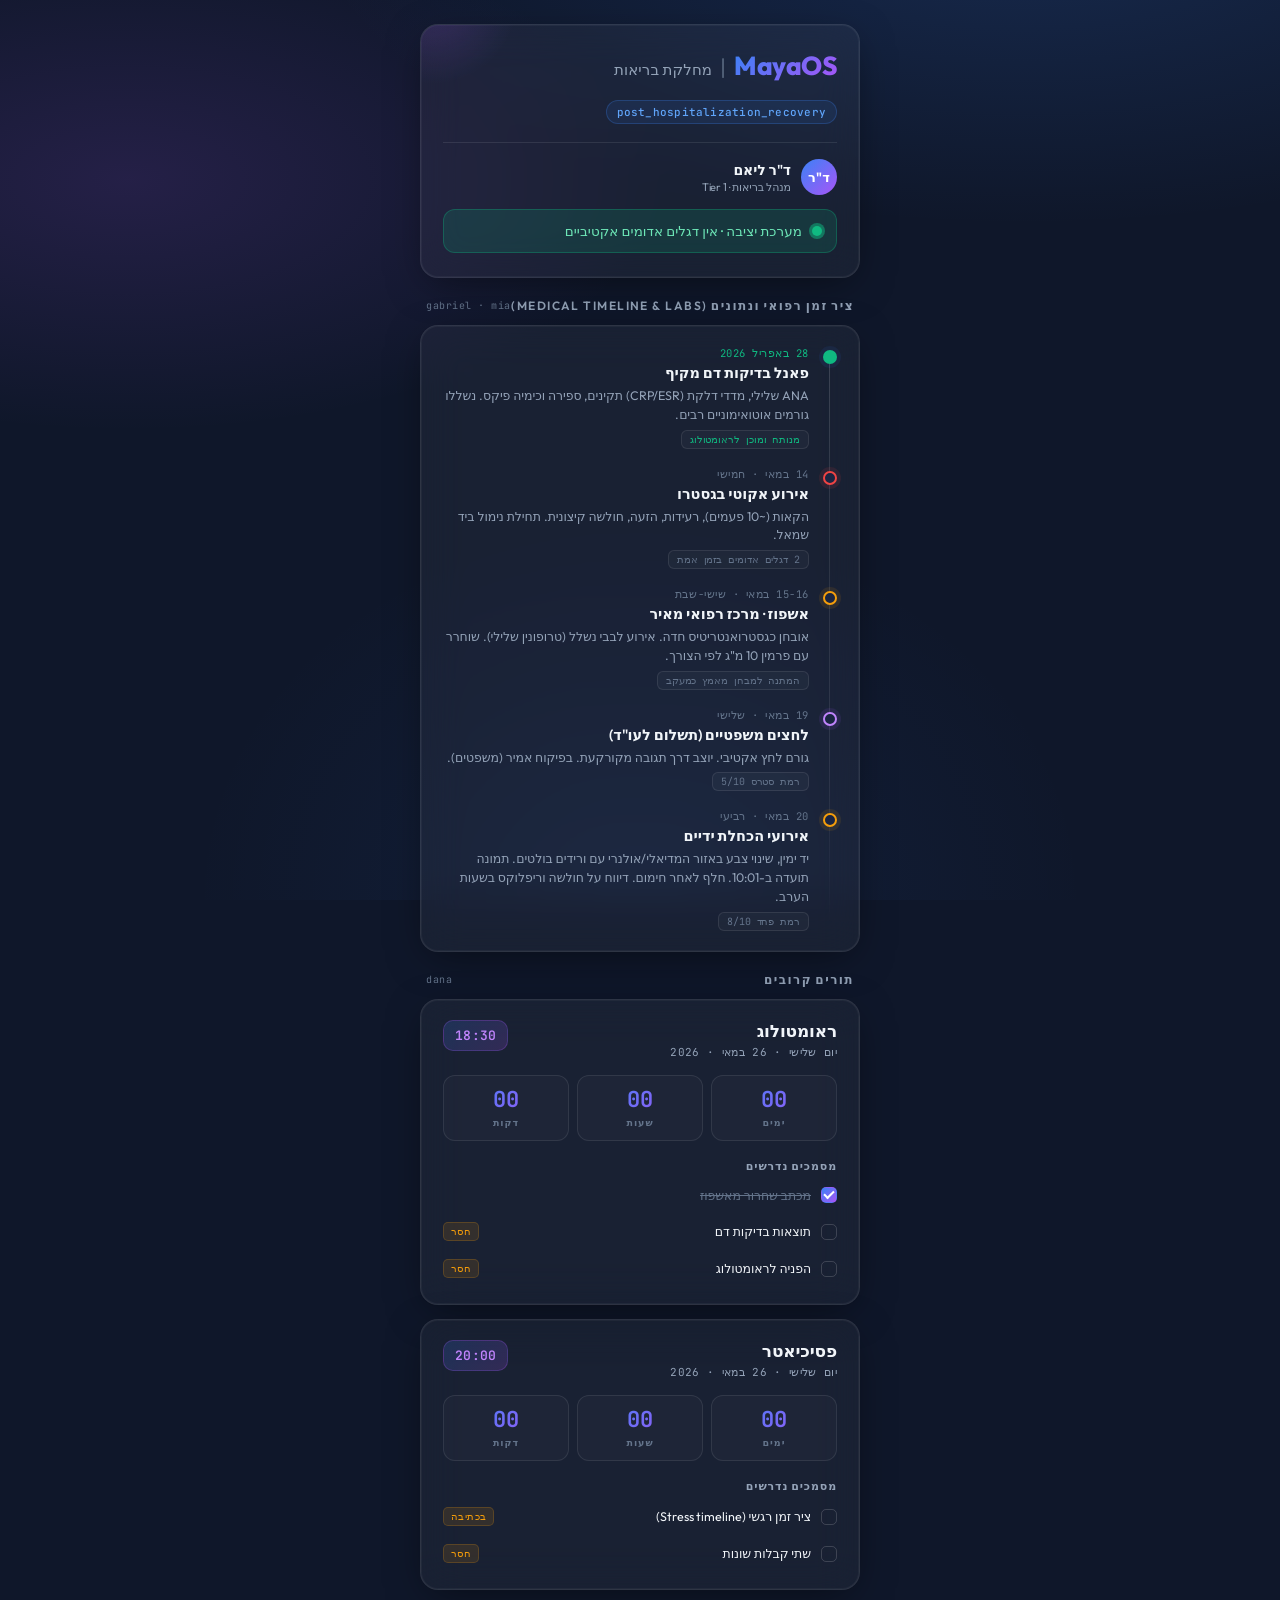
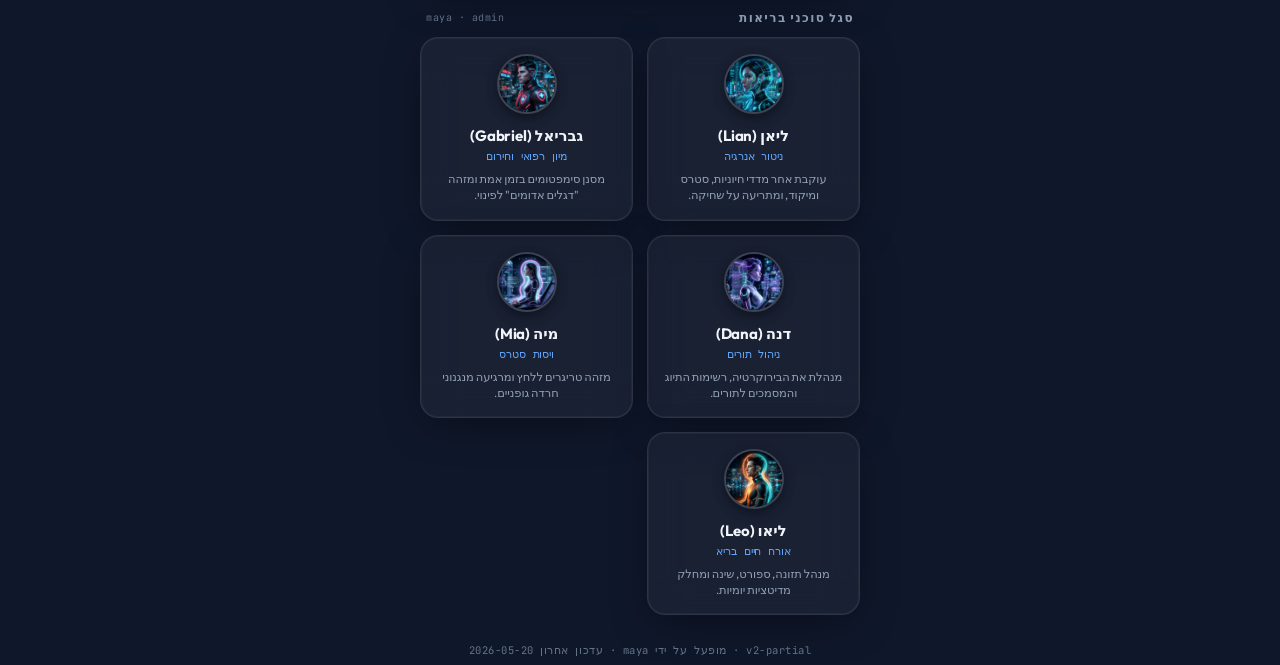
==== ui/index.html @ 0e7305d8 "Initial backup of MayaOS V2" ====
<!DOCTYPE html>
<html lang="he" dir="rtl">
<head>
  <meta charset="UTF-8" />
  <meta name="viewport" content="width=device-width, initial-scale=1.0, viewport-fit=cover" />
  <meta name="theme-color" content="#0f172a" />
  <title>MayaOS · מחלקת בריאות</title>
  <link rel="preconnect" href="https://fonts.googleapis.com" />
  <link rel="preconnect" href="https://fonts.gstatic.com" crossorigin />
  <link href="https://fonts.googleapis.com/css2?family=Outfit:wght@300;400;500;600;700;800&family=JetBrains+Mono:wght@400;600&display=swap" rel="stylesheet" />
  <style>
    :root {
      --bg-0: #0f172a;
      --bg-1: #111c33;
      --bg-2: #1a2542;
      --panel: rgba(255, 255, 255, 0.045);
      --panel-strong: rgba(255, 255, 255, 0.075);
      --border: rgba(255, 255, 255, 0.09);
      --border-strong: rgba(255, 255, 255, 0.16);
      --text: #f1f5f9;
      --text-muted: #94a3b8;
      --text-dim: #64748b;
      --blue: #60a5fa;
      --blue-strong: #3b82f6;
      --purple: #c084fc;
      --purple-strong: #a855f7;
      --success: #10b981;
      --success-soft: rgba(16, 185, 129, 0.15);
      --warning: #f59e0b;
      --warning-soft: rgba(245, 158, 11, 0.12);
      --danger: #ef4444;
      --danger-soft: rgba(239, 68, 68, 0.12);
      --grad-primary: linear-gradient(135deg, #3b82f6 0%, #a855f7 100%);
      --grad-soft: linear-gradient(135deg, rgba(59, 130, 246, 0.18) 0%, rgba(168, 85, 247, 0.18) 100%);
      --shadow-card: 0 10px 40px -10px rgba(0, 0, 0, 0.5), 0 0 0 1px rgba(255, 255, 255, 0.04) inset;
      --radius: 18px;
      --radius-sm: 12px;
    }

    * { box-sizing: border-box; margin: 0; padding: 0; }

    html, body {
      height: 100%;
      font-family: 'Outfit', system-ui, -apple-system, BlinkMacSystemFont, sans-serif;
      color: var(--text);
      background: var(--bg-0);
      -webkit-font-smoothing: antialiased;
      -moz-osx-font-smoothing: grayscale;
      letter-spacing: -0.005em;
    }

    body {
      background:
        radial-gradient(ellipse 80% 50% at 80% -10%, rgba(59, 130, 246, 0.18), transparent 70%),
        radial-gradient(ellipse 60% 40% at 10% 20%, rgba(168, 85, 247, 0.14), transparent 70%),
        radial-gradient(ellipse 50% 60% at 50% 100%, rgba(59, 130, 246, 0.08), transparent 70%),
        var(--bg-0);
      min-height: 100vh;
      padding: 24px 16px 48px;
    }

    .app {
      max-width: 440px;
      margin: 0 auto;
      display: flex;
      flex-direction: column;
      gap: 20px;
    }

    /* ─── HEADER ─── */
    .header {
      padding: 24px 22px;
      border-radius: var(--radius);
      background: var(--panel);
      backdrop-filter: blur(20px);
      -webkit-backdrop-filter: blur(20px);
      border: 1px solid var(--border);
      box-shadow: var(--shadow-card);
      position: relative;
      overflow: hidden;
    }

    .header::before {
      content: '';
      position: absolute;
      top: -50%;
      left: -20%;
      width: 200px;
      height: 200px;
      background: radial-gradient(circle, rgba(168, 85, 247, 0.2), transparent 60%);
      pointer-events: none;
    }

    .brand {
      display: flex;
      align-items: baseline;
      gap: 8px;
      margin-bottom: 4px;
    }

    .brand-name {
      font-size: 26px;
      font-weight: 800;
      letter-spacing: -0.02em;
      background: var(--grad-primary);
      -webkit-background-clip: text;
      -webkit-text-fill-color: transparent;
      background-clip: text;
    }

    .brand-divider {
      color: var(--text-dim);
      font-weight: 300;
      font-size: 22px;
    }

    .brand-division {
      color: var(--text-muted);
      font-size: 15px;
      font-weight: 500;
      letter-spacing: 0.01em;
    }

    .executive {
      display: flex;
      align-items: center;
      gap: 10px;
      margin-top: 18px;
      padding-top: 16px;
      border-top: 1px solid var(--border);
    }

    .executive-avatar {
      width: 36px;
      height: 36px;
      border-radius: 50%;
      background: var(--grad-primary);
      display: flex;
      align-items: center;
      justify-content: center;
      font-weight: 700;
      font-size: 13px;
      color: white;
      letter-spacing: 0.02em;
    }

    .executive-meta { flex: 1; }
    .executive-name { font-size: 14px; font-weight: 600; }
    .executive-role { font-size: 11px; color: var(--text-muted); margin-top: 1px; }

    .mode-tag {
      display: inline-block;
      margin-top: 14px;
      padding: 4px 10px;
      font-family: 'JetBrains Mono', monospace;
      font-size: 11px;
      font-weight: 500;
      color: var(--blue);
      background: rgba(59, 130, 246, 0.1);
      border: 1px solid rgba(59, 130, 246, 0.25);
      border-radius: 999px;
      letter-spacing: 0.02em;
    }

    .status-pill {
      display: flex;
      align-items: center;
      gap: 10px;
      margin-top: 14px;
      padding: 12px 14px;
      background: var(--success-soft);
      border: 1px solid rgba(16, 185, 129, 0.3);
      border-radius: var(--radius-sm);
    }

    .status-dot {
      width: 10px;
      height: 10px;
      border-radius: 50%;
      background: var(--success);
      position: relative;
      flex-shrink: 0;
    }

    .status-dot::after {
      content: '';
      position: absolute;
      top: -3px; left: -3px; right: -3px; bottom: -3px;
      border-radius: 50%;
      background: var(--success);
      opacity: 0.5;
      animation: pulse 2.4s ease-in-out infinite;
    }

    @keyframes pulse {
      0%, 100% { transform: scale(1); opacity: 0.5; }
      50%      { transform: scale(2.2); opacity: 0; }
    }

    .status-text {
      font-size: 13.5px;
      font-weight: 500;
      color: #6ee7b7;
      letter-spacing: 0.005em;
    }

    /* ─── SECTION ─── */
    .section { display: flex; flex-direction: column; gap: 12px; }

    .section-head {
      display: flex;
      align-items: center;
      justify-content: space-between;
      padding: 0 6px;
    }

    .section-title {
      font-size: 12px;
      font-weight: 600;
      color: var(--text-muted);
      text-transform: uppercase;
      letter-spacing: 0.12em;
    }

    .section-agent {
      font-family: 'JetBrains Mono', monospace;
      font-size: 10px;
      color: var(--text-dim);
      letter-spacing: 0.05em;
    }

    /* ─── TIMELINE ─── */
    .timeline {
      padding: 20px 22px;
      background: var(--panel);
      backdrop-filter: blur(20px);
      -webkit-backdrop-filter: blur(20px);
      border: 1px solid var(--border);
      border-radius: var(--radius);
      box-shadow: var(--shadow-card);
      position: relative;
    }

    .timeline-list {
      list-style: none;
      position: relative;
    }

    .timeline-list::before {
      content: '';
      position: absolute;
      right: 7px;
      top: 6px;
      bottom: 6px;
      width: 1px;
      background: linear-gradient(to bottom, var(--border-strong), var(--border) 30%, var(--border) 70%, transparent);
    }

    .timeline-item {
      position: relative;
      padding-right: 28px;
      padding-bottom: 18px;
      cursor: default;
      transition: transform 0.2s ease;
    }

    .timeline-item:last-child { padding-bottom: 0; }

    .timeline-item:hover { transform: translateX(-2px); }

    .timeline-marker {
      position: absolute;
      right: 0;
      top: 4px;
      width: 14px;
      height: 14px;
      border-radius: 50%;
      background: var(--bg-2);
      border: 2px solid var(--blue);
      box-shadow: 0 0 0 4px rgba(59, 130, 246, 0.08);
    }

    .timeline-item.severity-high .timeline-marker {
      border-color: var(--danger);
      box-shadow: 0 0 0 4px rgba(239, 68, 68, 0.1);
    }

    .timeline-item.severity-warn .timeline-marker {
      border-color: var(--warning);
      box-shadow: 0 0 0 4px rgba(245, 158, 11, 0.1);
    }

    .timeline-item.severity-info .timeline-marker {
      border-color: var(--purple);
      box-shadow: 0 0 0 4px rgba(168, 85, 247, 0.1);
    }

    .timeline-date {
      font-family: 'JetBrains Mono', monospace;
      font-size: 10.5px;
      color: var(--text-dim);
      letter-spacing: 0.05em;
      text-transform: uppercase;
      margin-bottom: 3px;
    }

    .timeline-title {
      font-size: 14.5px;
      font-weight: 600;
      color: var(--text);
      margin-bottom: 4px;
      letter-spacing: -0.005em;
    }

    .timeline-desc {
      font-size: 12.5px;
      color: var(--text-muted);
      line-height: 1.5;
    }

    .timeline-meta {
      display: inline-flex;
      align-items: center;
      gap: 4px;
      margin-top: 6px;
      font-family: 'JetBrains Mono', monospace;
      font-size: 10px;
      color: var(--text-dim);
      padding: 2px 8px;
      border-radius: 6px;
      background: rgba(255, 255, 255, 0.03);
      border: 1px solid var(--border);
    }

    /* ─── APPOINTMENT CARDS ─── */
    .appointments { display: flex; flex-direction: column; gap: 14px; }

    .appt {
      padding: 20px 22px;
      background: var(--panel);
      backdrop-filter: blur(20px);
      -webkit-backdrop-filter: blur(20px);
      border: 1px solid var(--border);
      border-radius: var(--radius);
      box-shadow: var(--shadow-card);
      position: relative;
      overflow: hidden;
      transition: transform 0.3s ease, border-color 0.3s ease;
    }

    .appt::before {
      content: '';
      position: absolute;
      inset: 0;
      padding: 1px;
      border-radius: var(--radius);
      background: var(--grad-primary);
      -webkit-mask: linear-gradient(#fff 0 0) content-box, linear-gradient(#fff 0 0);
      -webkit-mask-composite: xor;
      mask-composite: exclude;
      opacity: 0;
      transition: opacity 0.3s ease;
      pointer-events: none;
    }

    .appt:hover { transform: translateY(-2px); }
    .appt:hover::before { opacity: 1; }

    .appt-header {
      display: flex;
      justify-content: space-between;
      align-items: flex-start;
      gap: 14px;
      margin-bottom: 16px;
    }

    .appt-title {
      font-size: 17px;
      font-weight: 700;
      letter-spacing: -0.01em;
    }

    .appt-when {
      font-family: 'JetBrains Mono', monospace;
      font-size: 11px;
      color: var(--text-muted);
      margin-top: 4px;
      letter-spacing: 0.03em;
    }

    .appt-time-badge {
      padding: 6px 11px;
      border-radius: 10px;
      background: var(--grad-soft);
      border: 1px solid rgba(168, 85, 247, 0.25);
      font-family: 'JetBrains Mono', monospace;
      font-size: 13px;
      font-weight: 600;
      color: var(--purple);
      flex-shrink: 0;
      letter-spacing: 0.02em;
    }

    .countdown {
      display: flex;
      gap: 8px;
      margin-bottom: 18px;
    }

    .countdown-cell {
      flex: 1;
      padding: 12px 8px;
      background: rgba(255, 255, 255, 0.025);
      border: 1px solid var(--border);
      border-radius: var(--radius-sm);
      text-align: center;
      transition: background 0.2s ease;
    }

    .countdown-cell:hover { background: rgba(255, 255, 255, 0.045); }

    .countdown-value {
      font-family: 'JetBrains Mono', monospace;
      font-size: 22px;
      font-weight: 700;
      background: var(--grad-primary);
      -webkit-background-clip: text;
      -webkit-text-fill-color: transparent;
      background-clip: text;
      letter-spacing: -0.01em;
      line-height: 1.1;
    }

    .countdown-label {
      margin-top: 4px;
      font-size: 9.5px;
      color: var(--text-dim);
      text-transform: uppercase;
      letter-spacing: 0.1em;
      font-weight: 600;
    }

    .appt-docs-label {
      font-size: 11px;
      font-weight: 600;
      color: var(--text-muted);
      text-transform: uppercase;
      letter-spacing: 0.08em;
      margin-bottom: 8px;
    }

    .appt-docs {
      list-style: none;
      display: flex;
      flex-direction: column;
      gap: 6px;
    }

    .appt-docs li {
      display: flex;
      align-items: center;
      gap: 10px;
      font-size: 12.5px;
      color: var(--text);
      padding: 6px 0;
    }

    .doc-check {
      width: 16px;
      height: 16px;
      border-radius: 5px;
      border: 1.5px solid var(--border-strong);
      flex-shrink: 0;
      display: flex;
      align-items: center;
      justify-content: center;
      transition: border-color 0.2s ease, background 0.2s ease;
    }

    .appt-docs li.done .doc-check {
      background: var(--grad-primary);
      border-color: transparent;
    }

    .appt-docs li.done .doc-check::after {
      content: '';
      width: 8px;
      height: 4px;
      border-left: 2px solid white;
      border-bottom: 2px solid white;
      transform: rotate(-45deg) translate(1px, -1px);
    }

    .appt-docs li.done .doc-text {
      color: var(--text-dim);
      text-decoration: line-through;
      text-decoration-color: var(--text-dim);
    }

    .doc-text { line-height: 1.4; }

    .doc-pending-label {
      font-family: 'JetBrains Mono', monospace;
      font-size: 9.5px;
      color: var(--warning);
      margin-right: auto;
      padding: 2px 7px;
      border-radius: 5px;
      background: var(--warning-soft);
      border: 1px solid rgba(245, 158, 11, 0.2);
      letter-spacing: 0.04em;
    }

    /* ─── AGENT ROSTER ─── */
    .roster { display: grid; grid-template-columns: 1fr 1fr; gap: 14px; }
    
    .agent-card {
      background: var(--panel);
      backdrop-filter: blur(20px);
      -webkit-backdrop-filter: blur(20px);
      border: 1px solid var(--border);
      border-radius: var(--radius);
      padding: 16px;
      display: flex;
      flex-direction: column;
      align-items: center;
      text-align: center;
      transition: transform 0.2s ease;
      box-shadow: var(--shadow-card);
    }
    
    .agent-card:hover { transform: translateY(-3px); }
    
    .agent-img {
      width: 60px;
      height: 60px;
      border-radius: 50%;
      border: 2px solid var(--border-strong);
      margin-bottom: 12px;
      object-fit: cover;
      box-shadow: 0 4px 12px rgba(0,0,0,0.4);
    }
    
    .agent-name {
      font-size: 15px;
      font-weight: 700;
      color: var(--text);
      letter-spacing: -0.01em;
    }
    
    .agent-role {
      font-size: 11px;
      font-family: 'JetBrains Mono', monospace;
      color: var(--blue);
      margin-top: 4px;
      margin-bottom: 8px;
    }
    
    .agent-desc {
      font-size: 11.5px;
      color: var(--text-muted);
      line-height: 1.4;
    }

    .footer-note {
      text-align: center;
      font-size: 10.5px;
      color: var(--text-dim);
      padding: 8px;
      font-family: 'JetBrains Mono', monospace;
      letter-spacing: 0.05em;
    }
  </style>
</head>
<body>
  <div class="app">

    <!-- ─── HEADER ─── -->
    <header class="header">
      <div class="brand">
        <span class="brand-name">MayaOS</span>
        <span class="brand-divider">|</span>
        <span class="brand-division">מחלקת בריאות</span>
      </div>
      <span class="mode-tag">post_hospitalization_recovery</span>

      <div class="executive">
        <div class="executive-avatar">ד"ר</div>
        <div class="executive-meta">
          <div class="executive-name">ד"ר ליאם</div>
          <div class="executive-role">מנהל בריאות · Tier 1</div>
        </div>
      </div>

      <div class="status-pill">
        <div class="status-dot"></div>
        <div class="status-text">מערכת יציבה · אין דגלים אדומים אקטיביים</div>
      </div>
    </header>

    <!-- ─── TIMELINE ─── -->
    <section class="section">
      <div class="section-head">
        <div class="section-title">ציר זמן רפואי ונתונים (Medical Timeline & Labs)</div>
        <div class="section-agent">gabriel · mia</div>
      </div>

      <div class="timeline">
        <ol class="timeline-list">
          <li class="timeline-item" style="border-left-color: var(--success);">
            <div class="timeline-marker" style="background: var(--success); border-color: rgba(16,185,129,0.3)"></div>
            <div class="timeline-date" style="color: var(--success)">28 באפריל 2026</div>
            <div class="timeline-title">פאנל בדיקות דם מקיף</div>
            <div class="timeline-desc">ANA שלילי, מדדי דלקת (CRP/ESR) תקינים, ספירה וכימיה פיקס. נשללו גורמים אוטואימוניים רבים.</div>
            <div class="timeline-meta" style="color: var(--success)">מנותח ומוכן לראומטולוג</div>
          </li>

          <li class="timeline-item severity-high">
            <div class="timeline-marker"></div>
            <div class="timeline-date">14 במאי · חמישי</div>
            <div class="timeline-title">אירוע אקוטי בגסטרו</div>
            <div class="timeline-desc">הקאות (~10 פעמים), רעידות, הזעה, חולשה קיצונית. תחילת נימול ביד שמאל.</div>
            <div class="timeline-meta">2 דגלים אדומים בזמן אמת</div>
          </li>

          <li class="timeline-item severity-warn">
            <div class="timeline-marker"></div>
            <div class="timeline-date">15-16 במאי · שישי-שבת</div>
            <div class="timeline-title">אשפוז · מרכז רפואי מאיר</div>
            <div class="timeline-desc">אובחן כגסטרואנטריטיס חדה. אירוע לבבי נשלל (טרופונין שלילי). שוחרר עם פרמין 10 מ"ג לפי הצורך.</div>
            <div class="timeline-meta">המתנה למבחן מאמץ כמעקב</div>
          </li>

          <li class="timeline-item severity-info">
            <div class="timeline-marker"></div>
            <div class="timeline-date">19 במאי · שלישי</div>
            <div class="timeline-title">לחצים משפטיים (תשלום לעו"ד)</div>
            <div class="timeline-desc">גורם לחץ אקטיבי. יוצב דרך תגובה מקורקעת. בפיקוח אמיר (משפטים).</div>
            <div class="timeline-meta">רמת סטרס 5/10</div>
          </li>

          <li class="timeline-item severity-warn">
            <div class="timeline-marker"></div>
            <div class="timeline-date">20 במאי · רביעי</div>
            <div class="timeline-title">אירועי הכחלת ידיים</div>
            <div class="timeline-desc">יד ימין, שינוי צבע באזור המדיאלי/אולנרי עם ורידים בולטים. תמונה תועדה ב-10:01. חלף לאחר חימום. דיווח על חולשה וריפלוקס בשעות הערב.</div>
            <div class="timeline-meta">רמת פחד 8/10</div>
          </li>
        </ol>
      </div>
    </section>

    <!-- ─── APPOINTMENTS ─── -->
    <section class="section">
      <div class="section-head">
        <div class="section-title">תורים קרובים</div>
        <div class="section-agent">dana</div>
      </div>

      <div class="appointments">

        <article class="appt" data-appt-time="2026-05-26T18:30:00+03:00">
          <div class="appt-header">
            <div>
              <div class="appt-title">ראומטולוג</div>
              <div class="appt-when">יום שלישי · 26 במאי · 2026</div>
            </div>
            <div class="appt-time-badge">18:30</div>
          </div>

          <div class="countdown" data-countdown>
            <div class="countdown-cell"><div class="countdown-value" data-d>—</div><div class="countdown-label">ימים</div></div>
            <div class="countdown-cell"><div class="countdown-value" data-h>—</div><div class="countdown-label">שעות</div></div>
            <div class="countdown-cell"><div class="countdown-value" data-m>—</div><div class="countdown-label">דקות</div></div>
          </div>

          <div class="appt-docs-label">מסמכים נדרשים</div>
          <ul class="appt-docs">
            <li class="done"><span class="doc-check"></span><span class="doc-text">מכתב שחרור מאשפוז</span></li>
            <li><span class="doc-check"></span><span class="doc-text">תוצאות בדיקות דם</span><span class="doc-pending-label">חסר</span></li>
            <li><span class="doc-check"></span><span class="doc-text">הפניה לראומטולוג</span><span class="doc-pending-label">חסר</span></li>
          </ul>
        </article>

        <article class="appt" data-appt-time="2026-05-26T20:00:00+03:00">
          <div class="appt-header">
            <div>
              <div class="appt-title">פסיכיאטר</div>
              <div class="appt-when">יום שלישי · 26 במאי · 2026</div>
            </div>
            <div class="appt-time-badge">20:00</div>
          </div>

          <div class="countdown" data-countdown>
            <div class="countdown-cell"><div class="countdown-value" data-d>—</div><div class="countdown-label">ימים</div></div>
            <div class="countdown-cell"><div class="countdown-value" data-h>—</div><div class="countdown-label">שעות</div></div>
            <div class="countdown-cell"><div class="countdown-value" data-m>—</div><div class="countdown-label">דקות</div></div>
          </div>

          <div class="appt-docs-label">מסמכים נדרשים</div>
          <ul class="appt-docs">
            <li><span class="doc-check"></span><span class="doc-text">ציר זמן רגשי (Stress timeline)</span><span class="doc-pending-label">בכתיבה</span></li>
            <li><span class="doc-check"></span><span class="doc-text">שתי קבלות שונות</span><span class="doc-pending-label">חסר</span></li>
          </ul>
        </article>

      </div>
    </section>

    <!-- ─── AGENT ROSTER ─── -->
    <section class="section">
      <div class="section-head">
        <div class="section-title">סגל סוכני בריאות</div>
        <div class="section-agent">maya · admin</div>
      </div>

      <div class="roster">
        <!-- Lian -->
        <div class="agent-card" onclick="window.location.href='lian.html'" style="cursor: pointer;">
          <img class="agent-img" src="assets/agent_lian.png" alt="Lian Avatar" />
          <div class="agent-name">ליאן (Lian)</div>
          <div class="agent-role">ניטור אנרגיה</div>
          <div class="agent-desc">עוקבת אחר מדדי חיוניות, סטרס ומיקוד, ומתריעה על שחיקה.</div>
        </div>

        <!-- Gabriel -->
        <div class="agent-card" onclick="window.location.href='gabriel.html'" style="cursor: pointer;">
          <img class="agent-img" src="assets/agent_gabriel.png" alt="Gabriel Avatar" />
          <div class="agent-name">גבריאל (Gabriel)</div>
          <div class="agent-role">מיון רפואי וחירום</div>
          <div class="agent-desc">מסנן סימפטומים בזמן אמת ומזהה "דגלים אדומים" לפינוי.</div>
        </div>

        <!-- Dana -->
        <div class="agent-card" onclick="window.location.href='dana.html'" style="cursor: pointer;">
          <img class="agent-img" src="assets/agent_dana.png" alt="Dana Avatar" />
          <div class="agent-name">דנה (Dana)</div>
          <div class="agent-role">ניהול תורים</div>
          <div class="agent-desc">מנהלת את הבירוקרטיה, רשימות התיוג והמסמכים לתורים.</div>
        </div>

        <!-- Mia -->
        <div class="agent-card" onclick="window.location.href='mia.html'" style="cursor: pointer;">
          <img class="agent-img" src="assets/agent_mia.png" alt="Mia Avatar" />
          <div class="agent-name">מיה (Mia)</div>
          <div class="agent-role">ויסות סטרס</div>
          <div class="agent-desc">מזהה טריגרים ללחץ ומרגיעה מנגנוני חרדה גופניים.</div>
        </div>
        
        <!-- Leo -->
        <div class="agent-card" onclick="window.location.href='leo.html'" style="cursor: pointer;">
          <img class="agent-img" src="assets/agent_leo.png" alt="Leo Avatar" />
          <div class="agent-name">ליאו (Leo)</div>
          <div class="agent-role">אורח חיים בריא</div>
          <div class="agent-desc">מנהל תזונה, ספורט, שינה ומחלק מדיטציות יומיות.</div>
        </div>
      </div>
    </section>

    <div class="footer-note">v2-partial · מופעל על ידי maya · עדכון אחרון 2026-05-20</div>

  </div>

  <script>
    function tickCountdown(card) {
      const target = new Date(card.dataset.apptTime).getTime();
      const now = Date.now();
      let diff = Math.max(0, target - now);

      const day = 24 * 60 * 60 * 1000;
      const hour = 60 * 60 * 1000;
      const minute = 60 * 1000;

      const d = Math.floor(diff / day); diff -= d * day;
      const h = Math.floor(diff / hour); diff -= h * hour;
      const m = Math.floor(diff / minute);

      const pad = n => String(n).padStart(2, '0');
      card.querySelector('[data-d]').textContent = pad(d);
      card.querySelector('[data-h]').textContent = pad(h);
      card.querySelector('[data-m]').textContent = pad(m);
    }

    function tickAll() {
      document.querySelectorAll('.appt').forEach(tickCountdown);
    }

    tickAll();
    setInterval(tickAll, 30 * 1000); // רענון כל 30 שניות
  </script>
</body>
</html>
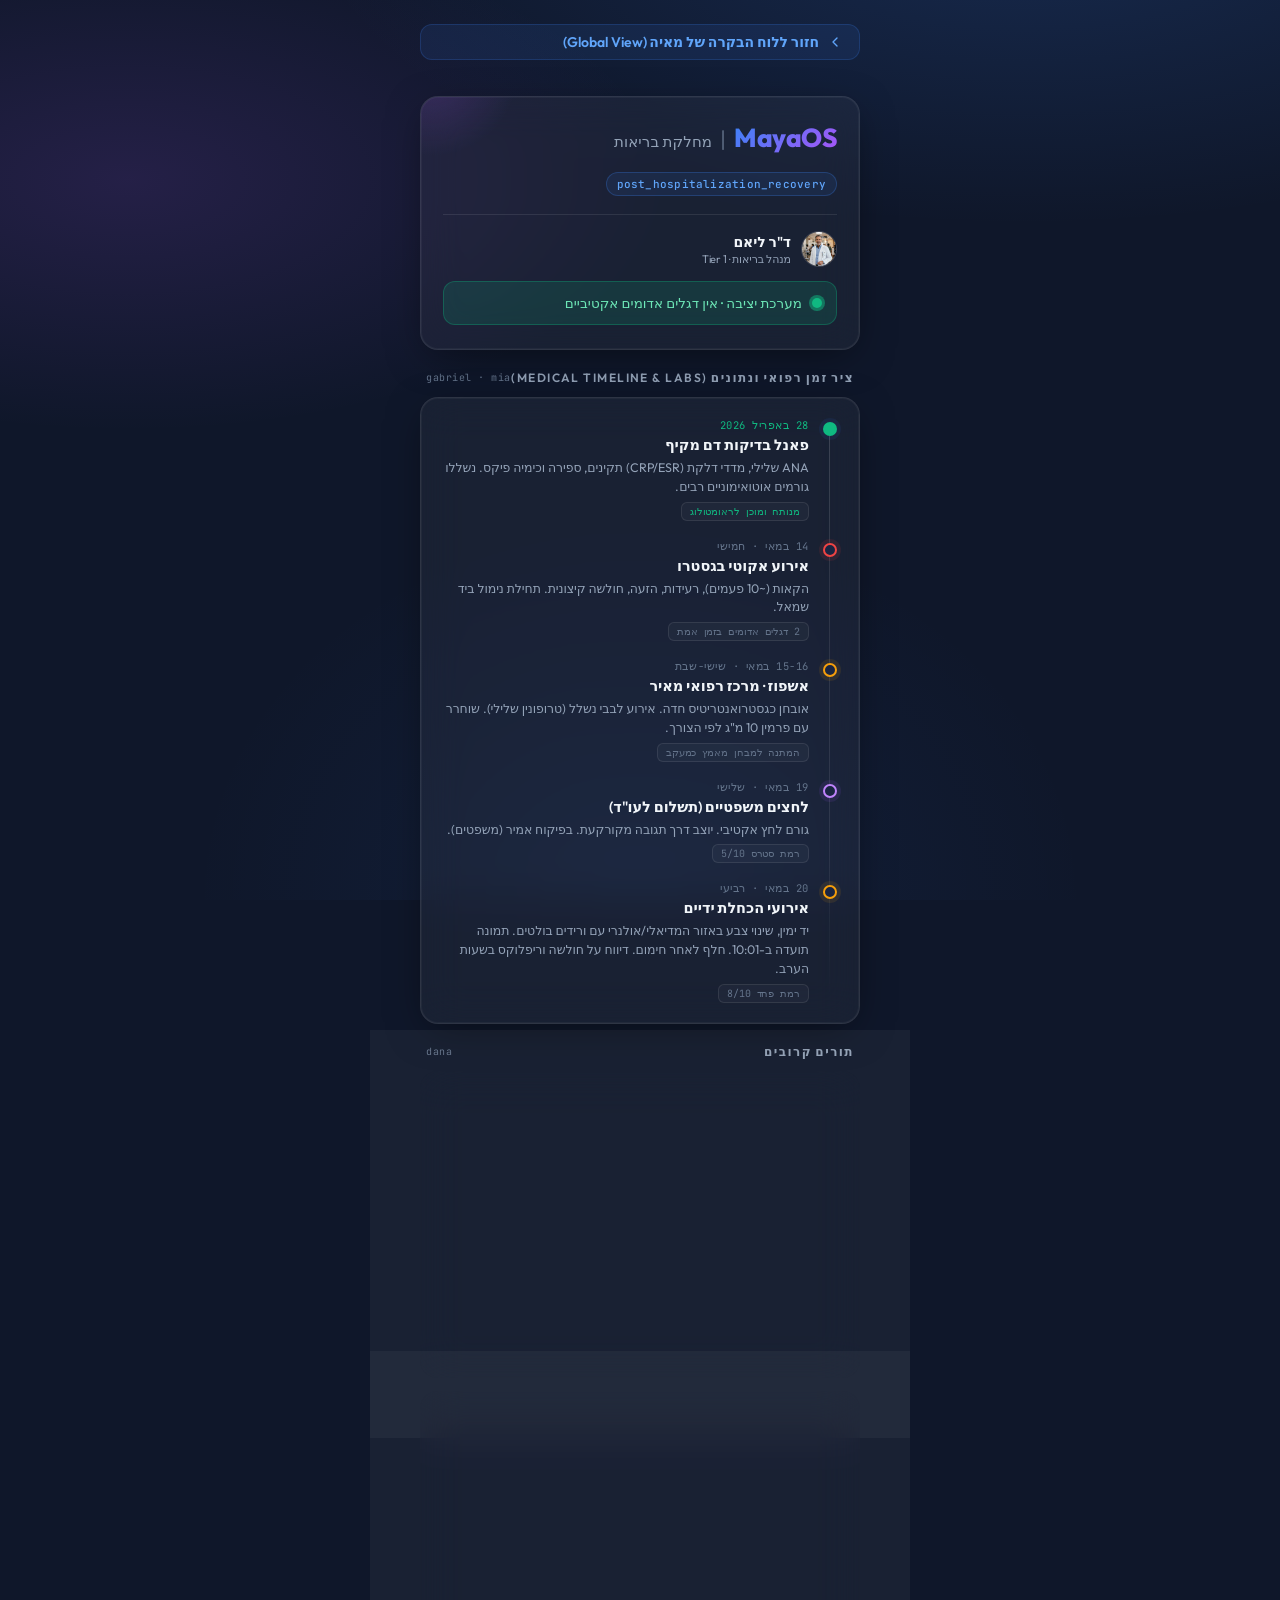
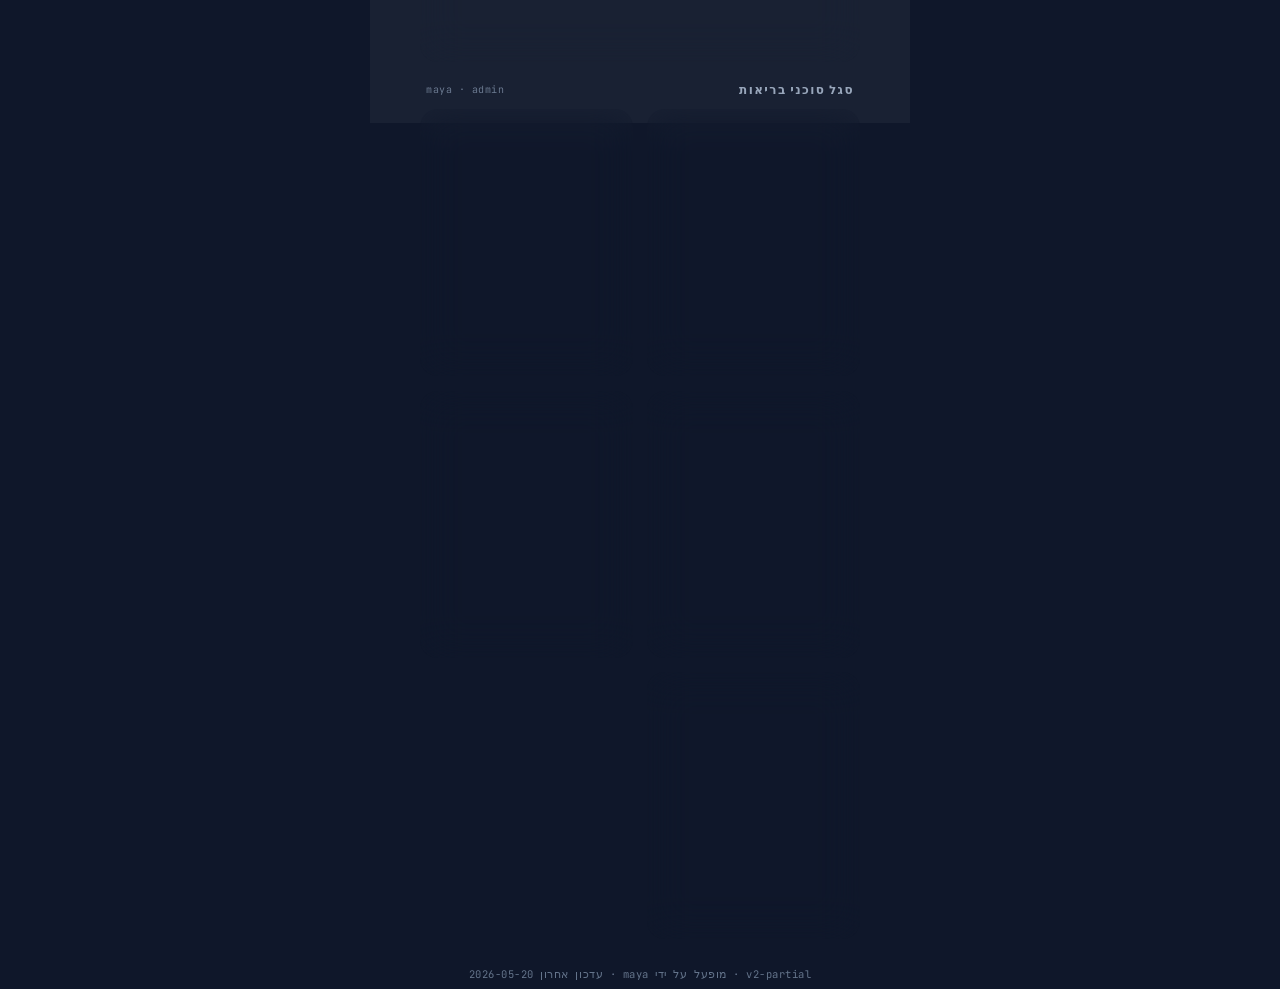
==== commit 506529ba: "Auto-sync backup: 2026-05-21 18:45:02" ====
--- a/ui/index.html
+++ b/ui/index.html
@@ -532,13 +532,13 @@
     .agent-card:hover { transform: translateY(-3px); }
     
     .agent-img {
-      width: 60px;
-      height: 60px;
+      width: 140px;
+      height: 140px;
       border-radius: 50%;
-      border: 2px solid var(--border-strong);
-      margin-bottom: 12px;
+      border: 3px solid var(--border-strong);
+      margin-bottom: 16px;
       object-fit: cover;
-      box-shadow: 0 4px 12px rgba(0,0,0,0.4);
+      box-shadow: 0 6px 16px rgba(0,0,0,0.5);
     }
     
     .agent-name {
@@ -576,6 +576,11 @@
   <div class="app">
 
     <!-- ─── HEADER ─── -->
+    <a href="maya.html" style="display: inline-flex; align-items: center; gap: 8px; color: var(--blue); text-decoration: none; font-size: 14px; font-weight: 600; margin-bottom: 16px; background: rgba(59, 130, 246, 0.1); padding: 8px 16px; border-radius: 12px; border: 1px solid rgba(59, 130, 246, 0.2); transition: all 0.2s ease;">
+      <svg width="16" height="16" viewBox="0 0 24 24" fill="none" stroke="currentColor" stroke-width="2" stroke-linecap="round" stroke-linejoin="round"><path d="m15 18-6-6 6-6"/></svg>
+      חזור ללוח הבקרה של מאיה (Global View)
+    </a>
+
     <header class="header">
       <div class="brand">
         <span class="brand-name">MayaOS</span>
@@ -585,7 +590,7 @@
       <span class="mode-tag">post_hospitalization_recovery</span>
 
       <div class="executive">
-        <div class="executive-avatar">ד"ר</div>
+        <img src="assets/agent_dr_liam.png" alt="Dr. Liam" style="width: 36px; height: 36px; border-radius: 50%; object-fit: cover; border: 1px solid var(--border-strong);">
         <div class="executive-meta">
           <div class="executive-name">ד"ר ליאם</div>
           <div class="executive-role">מנהל בריאות · Tier 1</div>
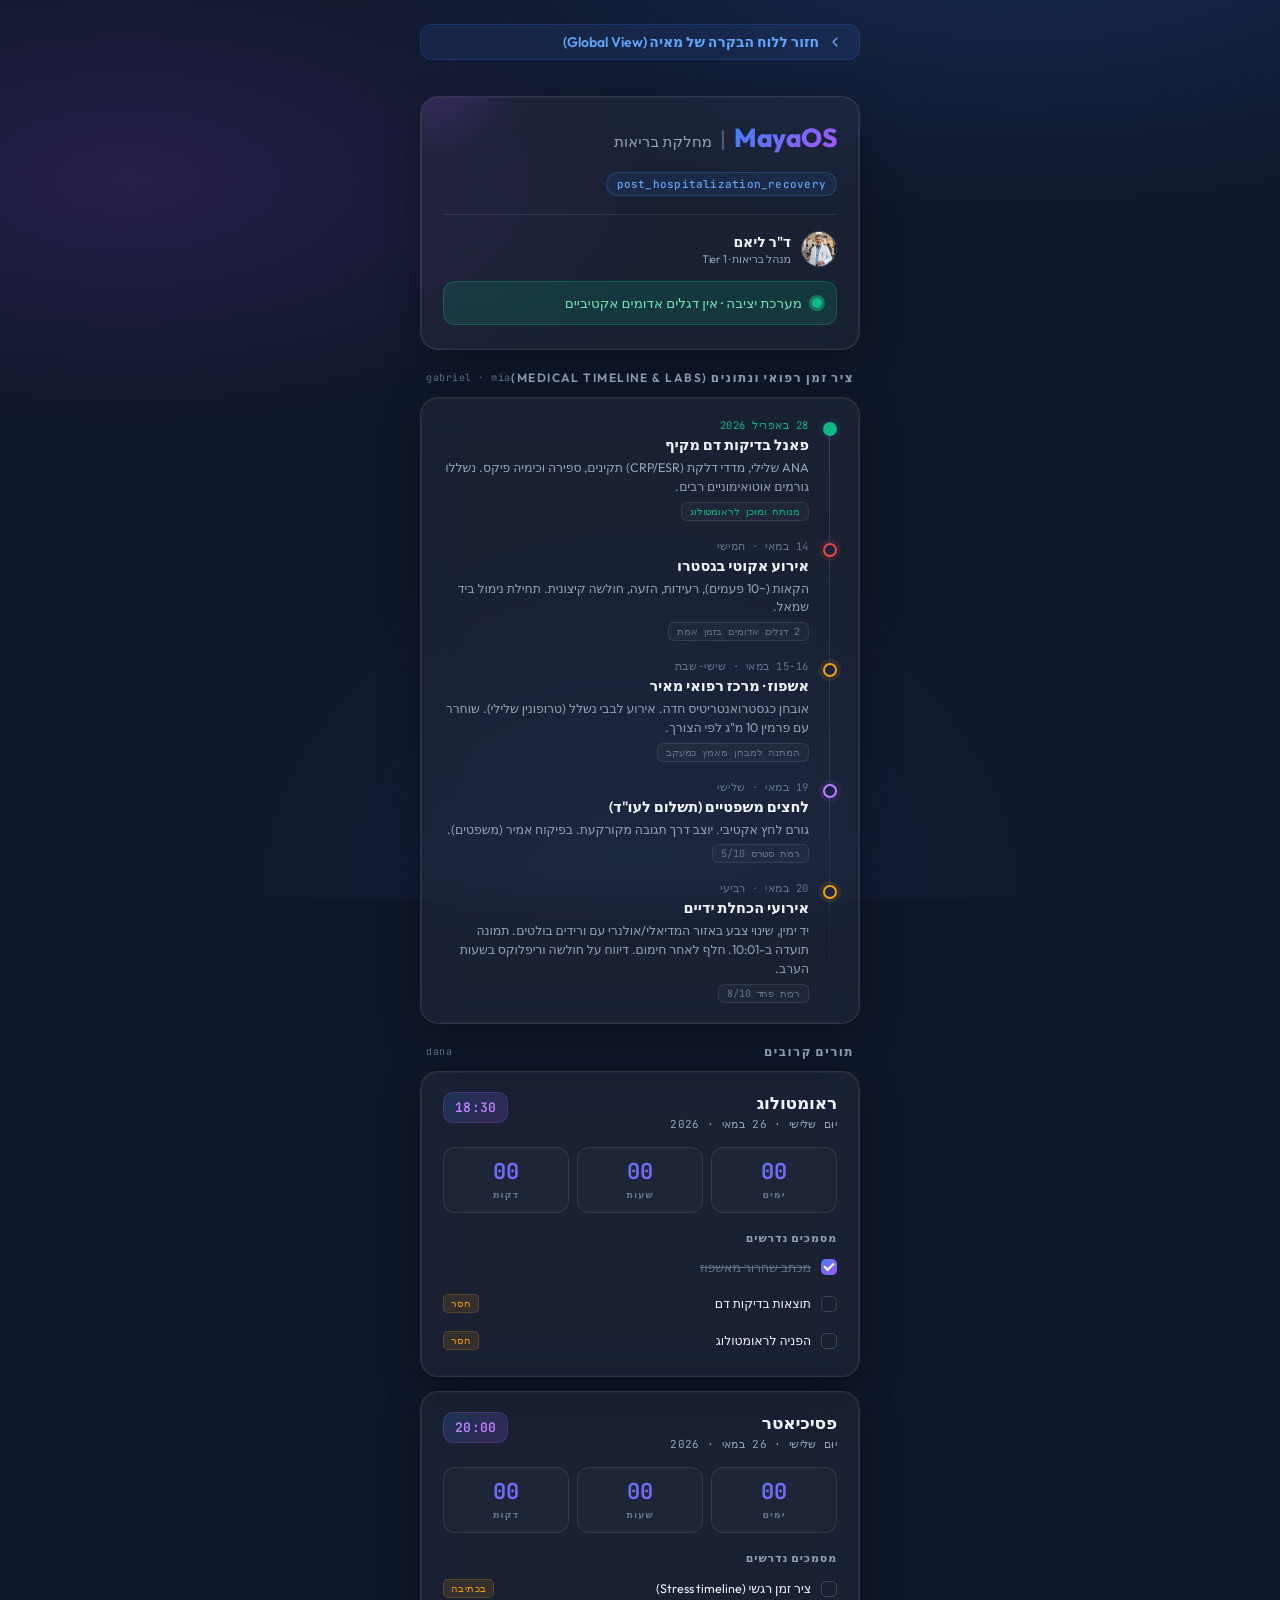
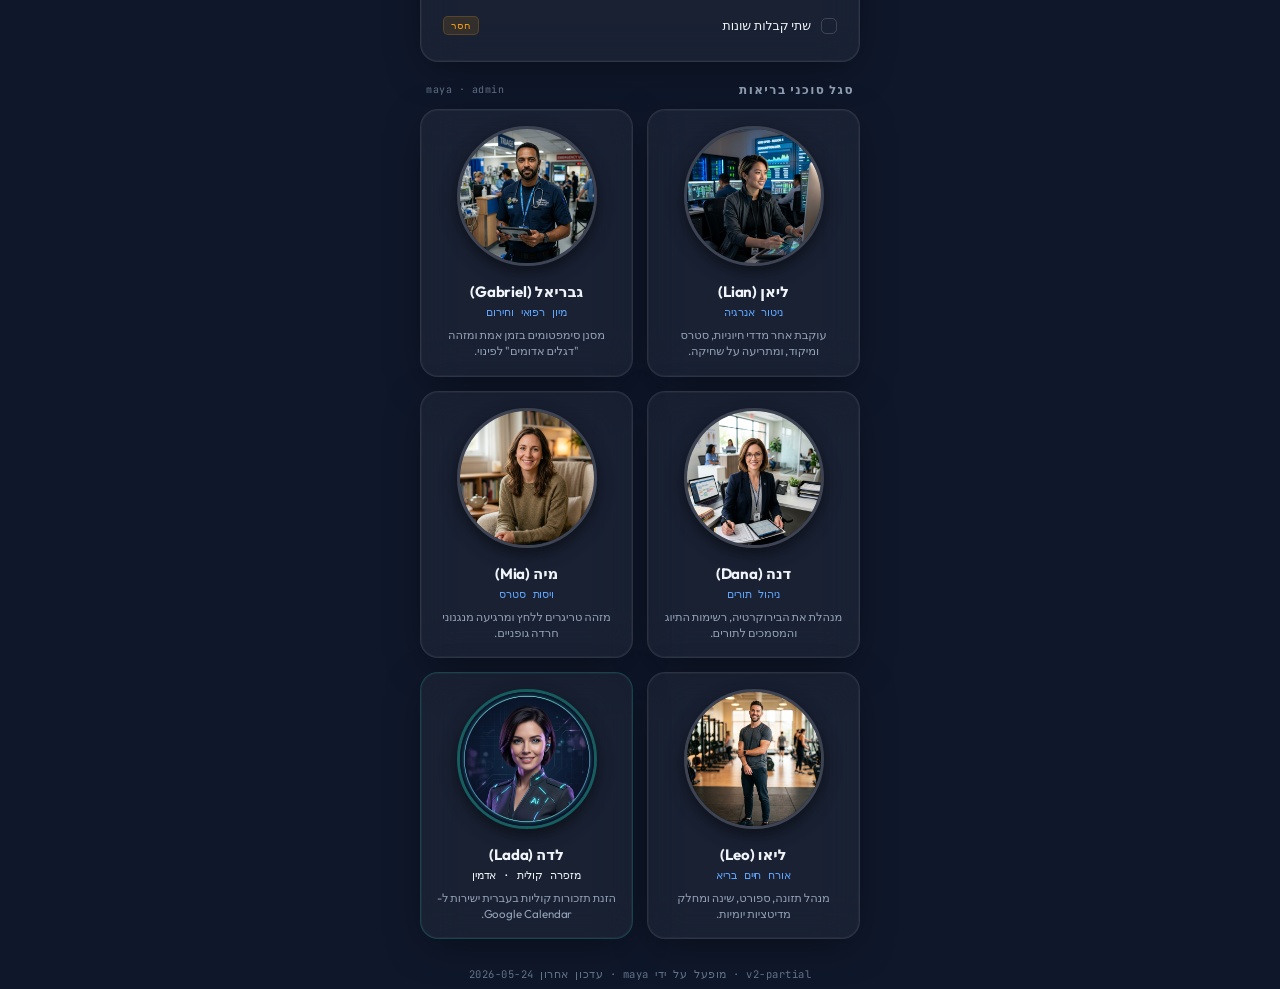
==== commit c55cb2ec: "Add Lada - voice secretary agent with Google Calendar integration" ====
--- a/ui/index.html
+++ b/ui/index.html
@@ -759,10 +759,19 @@
           <div class="agent-role">אורח חיים בריא</div>
           <div class="agent-desc">מנהל תזונה, ספורט, שינה ומחלק מדיטציות יומיות.</div>
         </div>
+
+        <!-- Lada (Admin Secretary) -->
+        <div class="agent-card" onclick="window.location.href='mazkirah.html'" style="cursor: pointer; border-color: rgba(20, 184, 166, 0.25);">
+          <img class="agent-img" src="assets/agent_mazkirah.png" alt="Lada Avatar" style="border-color: rgba(20, 184, 166, 0.4);" />
+          <div class="agent-name">לדה (Lada)</div>
+          <div class="agent-role" style="color: var(--teal);">מזכירה קולית · אדמין</div>
+          <div class="agent-desc">הזנת תזכורות קוליות בעברית ישירות ל-Google Calendar.</div>
+        </div>
       </div>
     </section>
 
-    <div class="footer-note">v2-partial · מופעל על ידי maya · עדכון אחרון 2026-05-20</div>
+    <div class="footer-note">v2-partial · מופעל על ידי maya · עדכון אחרון 2026-05-24</div>
+
 
   </div>
 
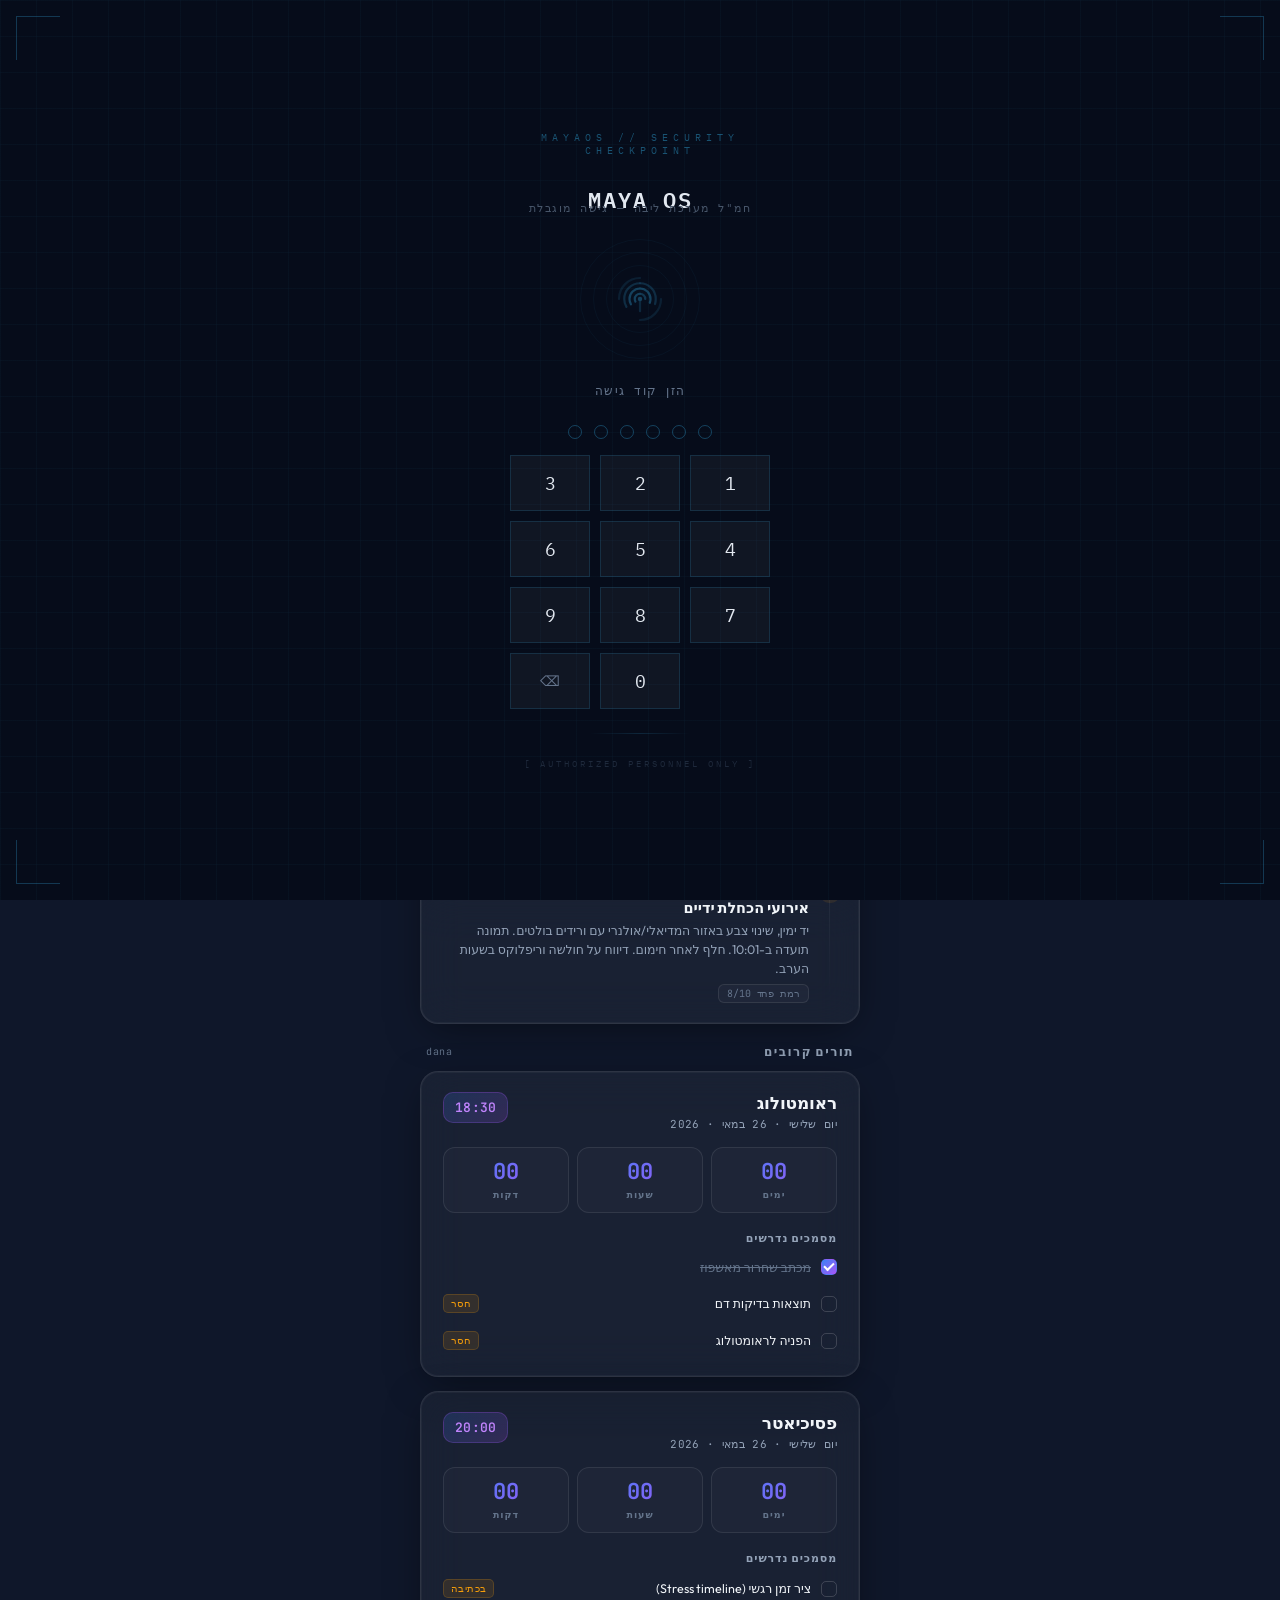
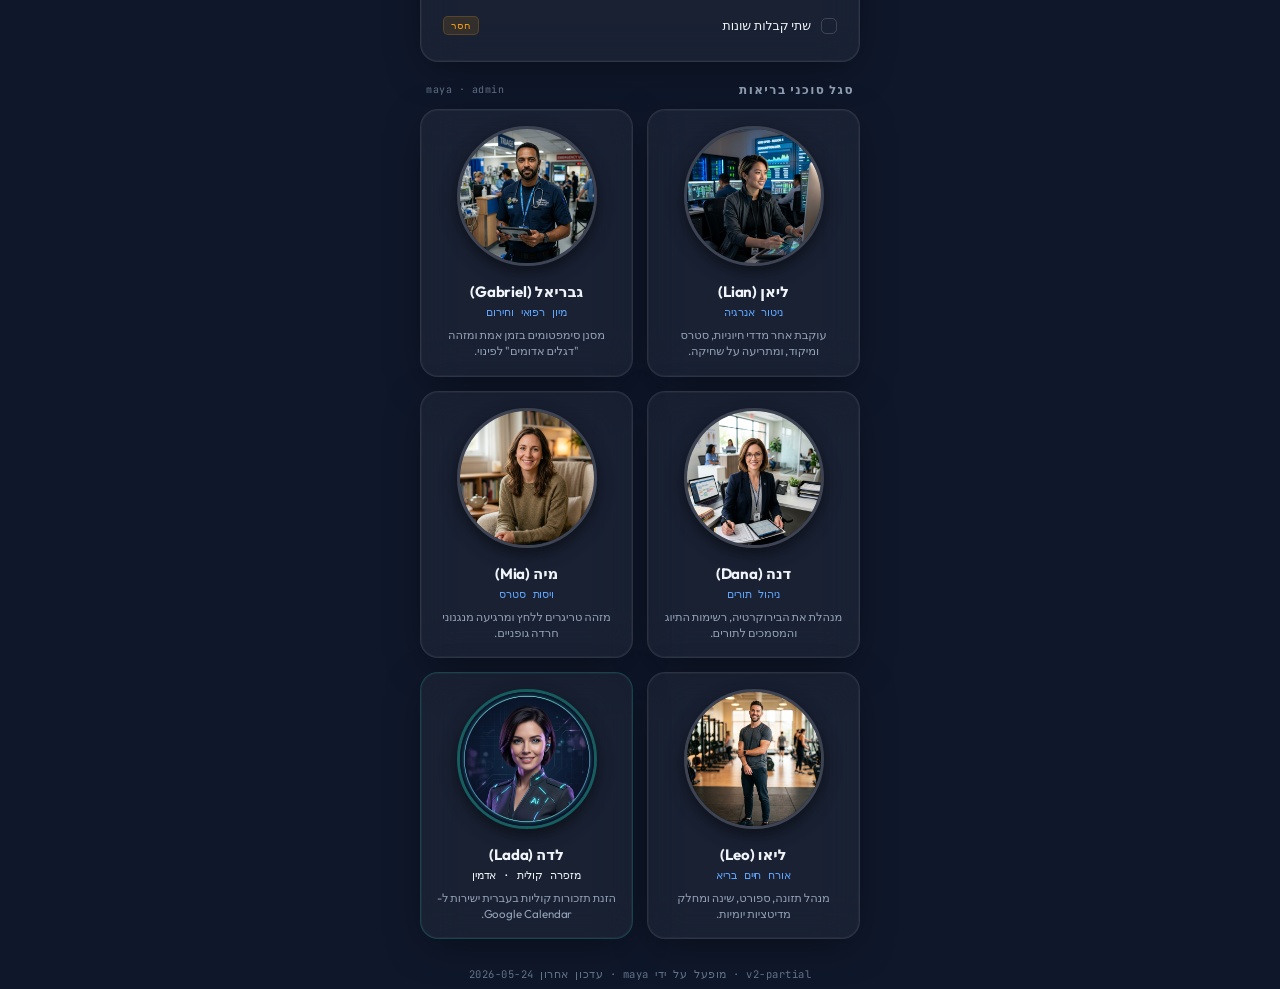
==== commit 5f890385: "Add biometric gate v2 to index.html (WebAuthn + PIN fallback)" ====
--- a/ui/index.html
+++ b/ui/index.html
@@ -802,5 +802,360 @@
     tickAll();
     setInterval(tickAll, 30 * 1000); // רענון כל 30 שניות
   </script>
+
+<!--
+==============================================================
+  MAYAOS BIOMETRIC GATE v2 — תמיכה מלאה במובייל
+==============================================================
+-->
+
+<style>
+@import url('https://fonts.googleapis.com/css2?family=IBM+Plex+Mono:wght@300;400;600&display=swap');
+
+#maya-gate {
+  position: fixed;
+  top: 0; left: 0; right: 0; bottom: 0;
+  height: 100%;
+  min-height: -webkit-fill-available;
+  z-index: 99999;
+  background: #060c1a;
+  display: flex;
+  flex-direction: column;
+  align-items: center;
+  justify-content: center;
+  font-family: 'IBM Plex Mono', 'Courier New', monospace;
+  color: #94a3b8;
+  overflow: hidden;
+  -webkit-overflow-scrolling: touch;
+  touch-action: manipulation;
+  transition: opacity 0.5s ease;
+}
+#maya-gate.unlocked { opacity: 0; pointer-events: none; }
+
+#maya-gate::before {
+  content: '';
+  position: absolute;
+  inset: 0;
+  background-image:
+    linear-gradient(rgba(56,189,248,0.03) 1px, transparent 1px),
+    linear-gradient(90deg, rgba(56,189,248,0.03) 1px, transparent 1px);
+  background-size: 36px 36px;
+}
+
+.gc { position: absolute; width: 44px; height: 44px; border-color: rgba(56,189,248,0.25); border-style: solid; }
+.gc.tl { top:16px; left:16px; border-width:1.5px 0 0 1.5px; }
+.gc.tr { top:16px; right:16px; border-width:1.5px 1.5px 0 0; }
+.gc.bl { bottom:16px; left:16px; border-width:0 0 1.5px 1.5px; }
+.gc.br { bottom:16px; right:16px; border-width:0 1.5px 1.5px 0; }
+
+.gate-wrap {
+  position: relative;
+  z-index: 1;
+  display: flex;
+  flex-direction: column;
+  align-items: center;
+  gap: 24px;
+  text-align: center;
+  padding: 32px 20px;
+  width: 100%;
+  max-width: 340px;
+}
+
+.g-logo { font-size: 10px; letter-spacing: 5px; color: rgba(56,189,248,0.4); text-transform: uppercase; }
+.g-title { font-size: clamp(18px, 5vw, 22px); font-weight: 600; color: #e2e8f0; letter-spacing: 2px; }
+.g-sub { font-size: 11px; color: #475569; letter-spacing: 1.5px; margin-top: -16px; }
+
+.fp-wrap {
+  position: relative;
+  width: 120px; height: 120px;
+  display: flex; align-items: center; justify-content: center;
+  cursor: pointer;
+  -webkit-tap-highlight-color: transparent;
+}
+.fp-ring {
+  position: absolute; border-radius: 50%;
+  border: 1px solid rgba(56,189,248,0.15);
+  animation: gp 2.5s ease-out infinite;
+}
+.fp-ring:nth-child(1) { width:120px; height:120px; animation-delay:0s; }
+.fp-ring:nth-child(2) { width:94px;  height:94px;  animation-delay:0.5s; }
+.fp-ring:nth-child(3) { width:68px;  height:68px;  animation-delay:1s; }
+@keyframes gp {
+  0%   { opacity:0; transform:scale(0.85); }
+  50%  { opacity:1; }
+  100% { opacity:0; transform:scale(1.05); }
+}
+.fp-ico { position: relative; z-index: 1; width: 56px; height: 56px; transition: filter 0.3s; }
+#maya-gate.idle    .fp-ico { filter: drop-shadow(0 0 6px rgba(56,189,248,0.2)); }
+#maya-gate.scan    .fp-ico { filter: drop-shadow(0 0 14px rgba(56,189,248,0.8)); animation: fps 1s ease-in-out infinite alternate; }
+#maya-gate.success .fp-ico { filter: drop-shadow(0 0 18px rgba(34,197,94,0.9)); }
+#maya-gate.error   .fp-ico { filter: drop-shadow(0 0 14px rgba(239,68,68,0.8)); }
+@keyframes fps { from{transform:scale(0.94);} to{transform:scale(1.06);} }
+
+.g-status {
+  font-size: 12px; letter-spacing: 1.5px; min-height: 18px;
+  transition: color 0.3s; color: #64748b;
+}
+#maya-gate.scan    .g-status { color: #38bdf8; }
+#maya-gate.success .g-status { color: #22c55e; }
+#maya-gate.error   .g-status { color: #ef4444; }
+
+.g-btn {
+  width: 100%;
+  background: transparent;
+  border: 1px solid rgba(56,189,248,0.3);
+  color: #38bdf8;
+  font-family: 'IBM Plex Mono', 'Courier New', monospace;
+  font-size: 12px; letter-spacing: 1.5px; text-transform: uppercase;
+  padding: 14px 24px; cursor: pointer; transition: all 0.2s;
+  -webkit-appearance: none; border-radius: 0; min-height: 48px;
+}
+.g-btn:hover, .g-btn:active { background: rgba(56,189,248,0.07); border-color: rgba(56,189,248,0.5); }
+.g-btn:disabled { opacity: 0.4; cursor: not-allowed; }
+
+#g-pin-area { display: none; flex-direction: column; align-items: center; gap: 12px; width: 100%; }
+.g-pin-dots { display: flex; gap: 12px; justify-content: center; margin-bottom: 4px; }
+.g-dot {
+  width: 14px; height: 14px; border-radius: 50%;
+  border: 1.5px solid rgba(56,189,248,0.3);
+  background: transparent; transition: background 0.15s, border-color 0.15s;
+}
+.g-dot.filled { background: #38bdf8; border-color: #38bdf8; }
+.g-numpad { display: grid; grid-template-columns: repeat(3, 1fr); gap: 10px; width: 100%; max-width: 260px; }
+.g-key {
+  background: rgba(255,255,255,0.04); border: 1px solid rgba(56,189,248,0.15);
+  color: #e2e8f0; font-family: 'IBM Plex Mono', 'Courier New', monospace;
+  font-size: 18px; font-weight: 400; padding: 0; height: 56px;
+  cursor: pointer; -webkit-appearance: none; border-radius: 0;
+  transition: background 0.1s; -webkit-tap-highlight-color: transparent;
+}
+.g-key:active { background: rgba(56,189,248,0.12); }
+.g-key.del { font-size: 14px; color: #64748b; }
+.g-key.ok  { font-size: 13px; color: #38bdf8; letter-spacing: 1px; border-color: rgba(56,189,248,0.3); }
+.g-key.blank { opacity: 0; pointer-events: none; }
+
+.g-reset {
+  font-size: 10px; color: #1e293b; background: none; border: none;
+  font-family: inherit; padding: 4px 8px; cursor: pointer; letter-spacing: 1px;
+  transition: color 0.2s; -webkit-tap-highlight-color: transparent;
+}
+.g-reset:hover { color: #475569; }
+.g-divider { width: 100px; height: 1px; background: linear-gradient(90deg, transparent, rgba(56,189,248,0.15), transparent); }
+.g-meta { font-size: 9px; color: #1e293b; letter-spacing: 3px; }
+</style>
+
+<div id="maya-gate" class="idle">
+  <div class="gc tl"></div><div class="gc tr"></div>
+  <div class="gc bl"></div><div class="gc br"></div>
+
+  <div class="gate-wrap">
+    <div class="g-logo">MayaOS // Security Checkpoint</div>
+
+    <div>
+      <div class="g-title">MAYA OS</div>
+      <div class="g-sub">חמ"ל מערכת ליבה — גישה מוגבלת</div>
+    </div>
+
+    <div class="fp-wrap" id="fpTap" onclick="mayaAuth()" title="הקש לאימות">
+      <div class="fp-ring"></div>
+      <div class="fp-ring"></div>
+      <div class="fp-ring"></div>
+      <div class="fp-ico">
+        <svg viewBox="0 0 64 64" fill="none" xmlns="http://www.w3.org/2000/svg" width="56" height="56">
+          <path d="M32 8C18.7 8 8 18.7 8 32" stroke="#38bdf8" stroke-width="2.5" stroke-linecap="round" opacity="0.35"/>
+          <path d="M56 32C56 45.3 45.3 56 32 56" stroke="#38bdf8" stroke-width="2.5" stroke-linecap="round" opacity="0.35"/>
+          <path d="M32 14C22 14 14 22 14 32c0 3.3.9 6.4 2.5 9" stroke="#38bdf8" stroke-width="2.5" stroke-linecap="round" opacity="0.6"/>
+          <path d="M32 14c10 0 18 8 18 18 0 2-.3 4-.8 5.8" stroke="#38bdf8" stroke-width="2.5" stroke-linecap="round" opacity="0.6"/>
+          <path d="M32 20c-6.6 0-12 5.4-12 12 0 2.2.6 4.3 1.6 6.1" stroke="#38bdf8" stroke-width="2.5" stroke-linecap="round"/>
+          <path d="M32 20c6.6 0 12 5.4 12 12 0 1.5-.3 3-.8 4.3" stroke="#38bdf8" stroke-width="2.5" stroke-linecap="round"/>
+          <path d="M32 26c-3.3 0-6 2.7-6 6 0 1.1.3 2.1.8 3" stroke="#38bdf8" stroke-width="2.5" stroke-linecap="round"/>
+          <path d="M38 32c0-3.3-2.7-6-6-6" stroke="#38bdf8" stroke-width="2.5" stroke-linecap="round" opacity="0.8"/>
+          <circle cx="32" cy="32" r="2.5" fill="#38bdf8"/>
+          <path d="M32 34v12" stroke="#38bdf8" stroke-width="2.5" stroke-linecap="round" opacity="0.5"/>
+        </svg>
+      </div>
+    </div>
+
+    <div class="g-status" id="gStat">הקש לאימות</div>
+
+    <button class="g-btn" id="gBioBtn" onclick="mayaAuth()">
+      ☝ אמת זהות ביומטרית
+    </button>
+
+    <div id="g-pin-area">
+      <div class="g-pin-dots">
+        <div class="g-dot" id="d0"></div>
+        <div class="g-dot" id="d1"></div>
+        <div class="g-dot" id="d2"></div>
+        <div class="g-dot" id="d3"></div>
+        <div class="g-dot" id="d4"></div>
+        <div class="g-dot" id="d5"></div>
+      </div>
+      <div class="g-numpad" id="gNumpad"></div>
+    </div>
+
+    <button class="g-reset" id="gReset" onclick="mayaReset()" style="display:none">
+      אפס רישום
+    </button>
+
+    <div class="g-divider"></div>
+    <div class="g-meta">[ AUTHORIZED PERSONNEL ONLY ]</div>
+  </div>
+</div>
+
+<script>
+(function(){
+  'use strict';
+
+  const CRED_KEY = 'maya_cred_v2';
+  const PIN_KEY  = 'maya_pin_v2';
+  const SESS_KEY = 'maya_sess_v2';
+
+  const gate    = document.getElementById('maya-gate');
+  const stat    = document.getElementById('gStat');
+  const bioBtn  = document.getElementById('gBioBtn');
+  const pinArea = document.getElementById('g-pin-area');
+  const resetB  = document.getElementById('gReset');
+
+  if (sessionStorage.getItem(SESS_KEY)) { gate.remove(); return; }
+
+  function setState(s, msg) { gate.className = s; stat.textContent = msg; }
+
+  function unlock() {
+    setState('success', '✓ גישה מאושרת');
+    sessionStorage.setItem(SESS_KEY, '1');
+    setTimeout(() => { gate.classList.add('unlocked'); setTimeout(() => gate.remove(), 600); }, 900);
+  }
+
+  function buf2b64(buf) { return btoa(String.fromCharCode(...new Uint8Array(buf))); }
+  function b64toBuf(b64) { const bin = atob(b64); return new Uint8Array([...bin].map(c => c.charCodeAt(0))).buffer; }
+  async function sha256(str) {
+    const buf = await crypto.subtle.digest('SHA-256', new TextEncoder().encode(str));
+    return Array.from(new Uint8Array(buf)).map(b=>b.toString(16).padStart(2,'0')).join('');
+  }
+  const isMobile = /iPhone|iPad|iPod|Android/i.test(navigator.userAgent);
+  const rpId = window.location.hostname || 'mayaos.onrender.com';
+
+  let pinBuffer = '';
+
+  function buildNumpad() {
+    const pad = document.getElementById('gNumpad');
+    pad.innerHTML = '';
+    const keys = ['1','2','3','4','5','6','7','8','9','','0','⌫'];
+    keys.forEach(k => {
+      const btn = document.createElement('button');
+      btn.className = 'g-key' + (k==='' ? ' blank' : k==='⌫' ? ' del' : '');
+      btn.textContent = k || '';
+      btn.setAttribute('type','button');
+      if (k !== '') {
+        btn.ontouchstart = btn.onclick = (e) => {
+          e.preventDefault();
+          if (k === '⌫') { pinBuffer = pinBuffer.slice(0,-1); }
+          else if (pinBuffer.length < 6) { pinBuffer += k; }
+          updateDots();
+          if (pinBuffer.length === 6) setTimeout(checkPIN, 150);
+        };
+      }
+      pad.appendChild(btn);
+    });
+  }
+
+  function updateDots() {
+    for (let i = 0; i < 6; i++) {
+      document.getElementById('d'+i).classList.toggle('filled', i < pinBuffer.length);
+    }
+  }
+
+  async function checkPIN() {
+    const hash = await sha256(pinBuffer);
+    const stored = localStorage.getItem(PIN_KEY);
+    if (!stored) { localStorage.setItem(PIN_KEY, hash); unlock(); }
+    else if (stored === hash) { unlock(); }
+    else {
+      setState('error', '✗ קוד שגוי');
+      pinBuffer = ''; updateDots();
+      setTimeout(() => setState('idle', 'הזן קוד גישה'), 1200);
+    }
+  }
+
+  function showPIN(msg) {
+    setState('idle', msg || 'הזן קוד גישה');
+    bioBtn.style.display = 'none';
+    document.getElementById('fpTap').style.opacity = '0.3';
+    document.getElementById('fpTap').style.pointerEvents = 'none';
+    pinArea.style.display = 'flex';
+    buildNumpad();
+  }
+
+  async function tryBiometric() {
+    if (!window.PublicKeyCredential) return false;
+    try { return await PublicKeyCredential.isUserVerifyingPlatformAuthenticatorAvailable(); }
+    catch(e) { return false; }
+  }
+
+  window.mayaAuth = async function() {
+    bioBtn.disabled = true;
+    setState('scan', 'בודק חיישן...');
+    const hasBio = await tryBiometric();
+    if (!hasBio) { bioBtn.disabled = false; showPIN('ביומטריה לא זמינה — הזן קוד'); return; }
+    const savedCred = localStorage.getItem(CRED_KEY);
+    try {
+      if (!savedCred) {
+        setState('scan', 'רישום טביעת אצבע...');
+        const cred = await navigator.credentials.create({ publicKey: {
+          challenge: crypto.getRandomValues(new Uint8Array(32)),
+          rp: { name: 'MayaOS', id: rpId },
+          user: { id: crypto.getRandomValues(new Uint8Array(16)), name: 'maya-commander', displayName: 'MayaOS Commander' },
+          pubKeyCredParams: [{ alg: -7, type: 'public-key' }, { alg: -257, type: 'public-key' }],
+          authenticatorSelection: { authenticatorAttachment: 'platform', userVerification: 'required', residentKey: 'preferred' },
+          timeout: 60000, attestation: 'none'
+        }});
+        localStorage.setItem(CRED_KEY, buf2b64(cred.rawId));
+        resetB.style.display = 'block';
+        unlock();
+      } else {
+        setState('scan', 'מאמת...');
+        await navigator.credentials.get({ publicKey: {
+          challenge: crypto.getRandomValues(new Uint8Array(32)),
+          allowCredentials: [{ id: b64toBuf(savedCred), type: 'public-key', transports: ['internal'] }],
+          userVerification: 'required', timeout: 60000
+        }});
+        resetB.style.display = 'block';
+        unlock();
+      }
+    } catch(e) {
+      bioBtn.disabled = false;
+      if (e.name === 'NotAllowedError') { showPIN('השתמש בקוד גישה'); }
+      else if (e.name === 'InvalidStateError') {
+        setState('error', 'נסה שנית');
+        setTimeout(() => { setState('idle','הקש לאימות'); bioBtn.disabled=false; }, 1500);
+      } else { showPIN('שגיאה — הזן קוד גישה'); }
+    }
+    bioBtn.disabled = false;
+  };
+
+  window.mayaReset = function() {
+    if (!confirm('למחוק רישום ולהתחיל מחדש?')) return;
+    localStorage.removeItem(CRED_KEY); localStorage.removeItem(PIN_KEY);
+    pinBuffer = ''; resetB.style.display = 'none';
+    bioBtn.style.display = ''; pinArea.style.display = 'none';
+    document.getElementById('fpTap').style.opacity = '';
+    document.getElementById('fpTap').style.pointerEvents = '';
+    setState('idle', 'הקש לאימות');
+  };
+
+  if (localStorage.getItem(CRED_KEY) || localStorage.getItem(PIN_KEY)) { resetB.style.display = 'block'; }
+
+  tryBiometric().then(has => {
+    if (!has) showPIN('הזן קוד גישה');
+    else {
+      stat.textContent = isMobile ? 'הקש לאימות ביומטרי' : 'הניח אצבע לאימות';
+      bioBtn.textContent = isMobile ? '☝ Touch ID / Face ID' : '☝ אמת זהות ביומטרית';
+    }
+  });
+})();
+</script>
+
 </body>
+
 </html>
